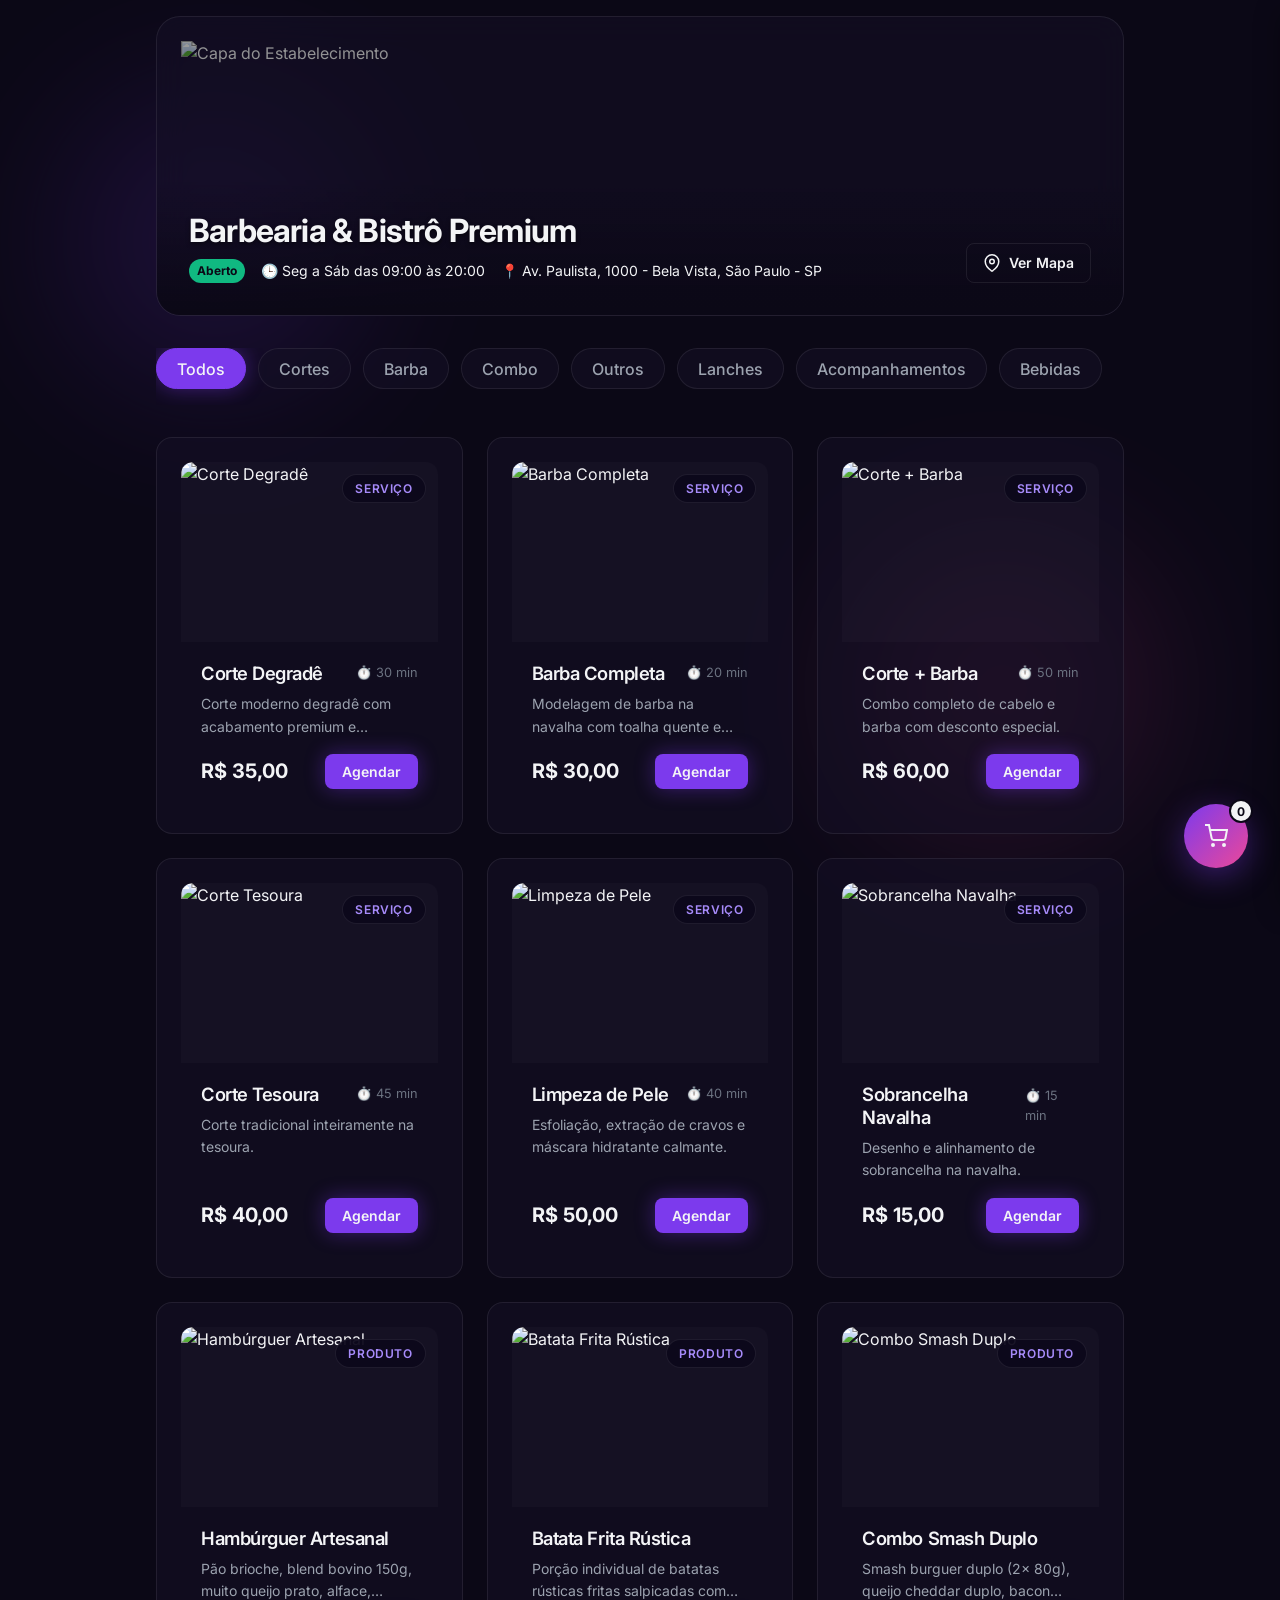
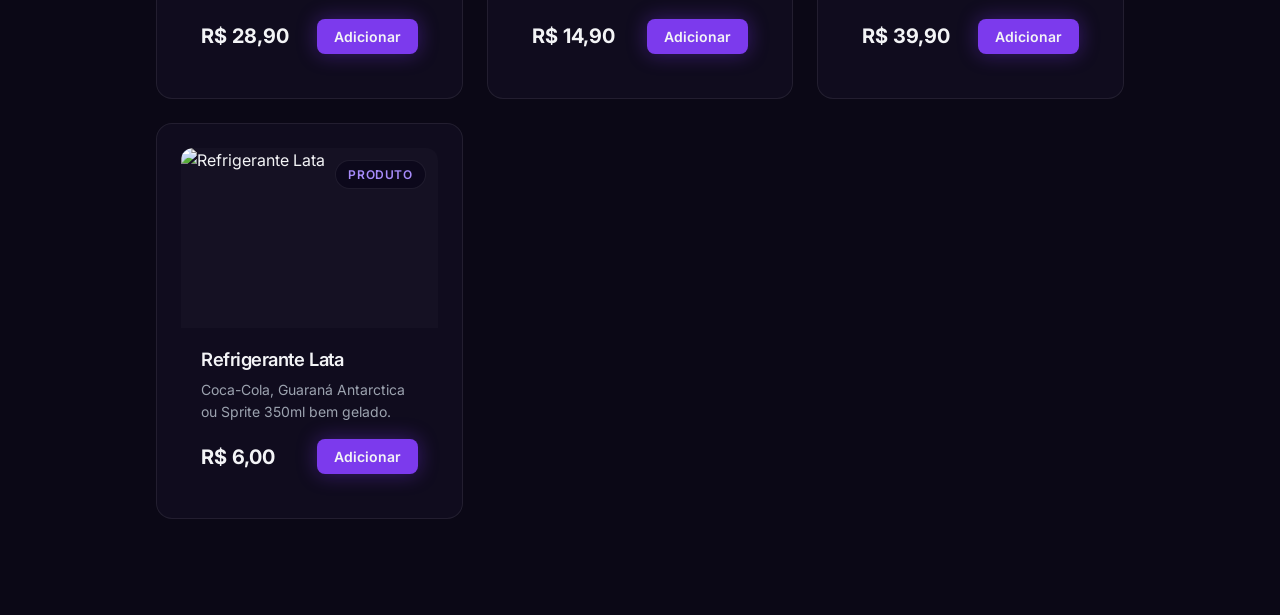
==== loja.html @ bc8d7b9e "commit inicial: AgendaFacil SPA" ====
<!DOCTYPE html>
<html lang="pt-BR">
<head>
  <meta charset="UTF-8">
  <meta name="viewport" content="width=device-width, initial-scale=1.0">
  <title>Vitrine do Estabelecimento - AgendaFácil</title>
  <link rel="stylesheet" href="css/variables.css">
  <link rel="stylesheet" href="css/base.css">
  <link rel="stylesheet" href="css/components.css">
  <link rel="stylesheet" href="css/loja.css">
</head>
<body>

  <!-- Orbes decorativas no fundo -->
  <div class="bg-orb bg-orb-primary"></div>
  <div class="bg-orb bg-orb-secondary" style="top: 60%; right: 10%;"></div>

  <div class="store-container">
    
    <!-- Perfil da Loja -->
    <header class="store-header card" id="store-profile-header">
      <img src="https://images.unsplash.com/photo-1585747860715-2ba37e788b70?w=1200&auto=format&fit=crop&q=80" alt="Capa do Estabelecimento" class="store-cover" id="store-cover-img">
      <div class="store-profile">
        <div class="store-info">
          <h1 id="store-name">Nome do Estabelecimento</h1>
          <div class="store-meta">
            <span class="status-badge" id="store-status">Aberto</span>
            <span id="store-hours">📍 Carregando horário...</span>
            <span id="store-address">📍 Carregando endereço...</span>
          </div>
        </div>
        <div class="flex gap-2">
          <a href="#" class="btn btn-outline btn-sm" id="btn-map" target="_blank">
            <svg width="18" height="18" viewBox="0 0 24 24" fill="none" stroke="currentColor" stroke-width="2"><path d="M21 10c0 7-9 13-9 13s-9-6-9-13a9 9 0 0 1 18 0z"/><circle cx="12" cy="10" r="3"/></svg>
            Ver Mapa
          </a>
        </div>
      </div>
    </header>

    <!-- Filtro de Categorias -->
    <nav class="categories-slider" id="categories-list">
      <!-- Injetado dinamicamente -->
      <button class="category-pill active">Todos</button>
    </nav>

    <!-- Vitrine de Produtos/Serviços -->
    <main class="products-grid animate-fade-in" id="products-list">
      <!-- Injetado dinamicamente -->
    </main>

  </div>

  <!-- Botão Flutuante do Carrinho -->
  <button class="cart-floating-btn" id="btn-open-cart">
    <svg width="24" height="24" viewBox="0 0 24 24" fill="none" stroke="currentColor" stroke-width="2">
      <circle cx="9" cy="21" r="1"/><circle cx="20" cy="21" r="1"/>
      <path d="M1 1h4l2.68 13.39a2 2 0 0 0 2 1.61h9.72a2 2 0 0 0 2-1.61L23 6H6"/>
    </svg>
    <div class="cart-badge" id="cart-counter">0</div>
  </button>

  <!-- Sidebar / Drawer do Carrinho -->
  <div class="modal-overlay" id="cart-overlay"></div>
  <aside class="cart-drawer" id="cart-drawer">
    <div class="cart-header">
      <h3>Seu Pedido</h3>
      <button class="btn btn-ghost btn-sm" id="btn-close-cart" style="padding: 0.25rem;">
        <svg width="24" height="24" viewBox="0 0 24 24" fill="none" stroke="currentColor" stroke-width="2"><line x1="18" y1="6" x2="6" y2="18"/><line x1="6" y1="6" x2="18" y2="18"/></svg>
      </button>
    </div>

    <div class="cart-items" id="cart-items-list">
      <!-- Itens do carrinho injetados dinamicamente -->
    </div>

    <!-- Seção Condicional de Agendamento (exibida se houver serviços no carrinho) -->
    <div class="scheduler-section" id="scheduler-section" style="display: none;">
      <div class="scheduler-title">Agendar Horário</div>
      
      <div class="form-group">
        <label class="form-label" for="booking-date">Data</label>
        <input type="date" class="form-input" id="booking-date">
      </div>

      <div class="form-group">
        <label class="form-label" for="booking-time">Horário Disponível</label>
        <select class="form-input form-select" id="booking-time">
          <option value="">Selecione a data primeiro</option>
        </select>
      </div>
    </div>

    <!-- Informações do Cliente -->
    <div class="p-4" style="border-top: 1px solid var(--border-color); background: rgba(0,0,0,0.1);">
      <div class="scheduler-title" style="margin-bottom: 0.75rem;">Seus Dados</div>
      <div class="form-group">
        <label class="form-label" for="client-name">Nome Completo</label>
        <input type="text" class="form-input" id="client-name" placeholder="Ex: João Silva" required>
      </div>
      <div class="form-group">
        <label class="form-label" for="client-phone">Celular (WhatsApp)</label>
        <input type="tel" class="form-input" id="client-phone" placeholder="Ex: 11999999999" required>
      </div>
      <div class="form-group">
        <label class="form-label" for="client-notes">Observações</label>
        <textarea class="form-input" id="client-notes" placeholder="Ex: Ponto de referência, tirar cebola do lanche, etc." rows="2" style="resize: none;"></textarea>
      </div>
    </div>

    <div class="cart-footer">
      <div class="cart-total">
        <span>Total:</span>
        <span id="cart-total-value">R$ 0,00</span>
      </div>
      <button class="btn btn-primary btn-full" id="btn-checkout">
        <svg width="20" height="20" viewBox="0 0 24 24" fill="none" stroke="currentColor" stroke-width="2"><path d="M22 11.08V12a10 10 0 1 1-5.93-9.14"/><polyline points="22 4 12 14.01 9 11.01"/></svg>
        Confirmar via WhatsApp
      </button>
    </div>
  </aside>

  <!-- Scripts -->
  <script src="js/store.js"></script>
  <script src="js/loja.js"></script>
</body>
</html>
---- css/variables.css ----
/* variables.css - Design Tokens da plataforma AgendaFácil */

@import url('https://fonts.googleapis.com/css2?family=Inter:wght@300;400;500;600;700;800&display=swap');

:root {
  /* Cores Principais */
  --primary: #7C3AED;       /* Roxo Violeta */
  --primary-hover: #6D28D9;
  --primary-light: #A78BFA;
  --primary-glow: rgba(124, 58, 237, 0.4);
  
  --secondary: #EC4899;     /* Rosa Neon */
  --secondary-hover: #DB2777;
  --secondary-glow: rgba(236, 72, 153, 0.3);

  --accent: #8B5CF6;        /* Roxo Acento */

  /* Cores de Feedback */
  --success: #10B981;       /* Verde Sucesso */
  --success-glow: rgba(16, 185, 129, 0.2);
  --warning: #F59E0B;       /* Laranja Alerta */
  --warning-glow: rgba(245, 158, 11, 0.2);
  --danger: #EF4444;        /* Vermelho Erro/Perigo */
  --danger-glow: rgba(239, 68, 68, 0.2);
  --info: #3B82F6;          /* Azul Informativo */

  /* Tons de Fundo (Dark Mode Padrão) */
  --bg-main: #0B0816;       /* Fundo muito escuro com leve tom roxo */
  --bg-card: rgba(20, 16, 38, 0.6);   /* Glassmorphism card */
  --bg-card-hover: rgba(30, 25, 55, 0.85);
  --bg-sidebar: rgba(13, 9, 28, 0.95);
  --bg-overlay: rgba(5, 3, 10, 0.8);
  
  /* Bordas e Divisores */
  --border-color: rgba(255, 255, 255, 0.08);
  --border-hover: rgba(124, 58, 237, 0.3);
  --border-focus: rgba(124, 58, 237, 0.6);

  /* Texto */
  --text-main: #F3F4F6;     /* Branco acinzentado de alta legibilidade */
  --text-muted: #9CA3AF;    /* Cinza médio para descrições */
  --text-dim: #6B7280;      /* Cinza escuro para detalhes menores */
  --text-inverse: #0B0816;  /* Texto escuro em botões claros */

  /* Fontes */
  --font-family: 'Inter', -apple-system, BlinkMacSystemFont, 'Segoe UI', Roboto, Oxygen, Ubuntu, Cantarell, sans-serif;

  /* Espaçamentos e Tamanhos */
  --radius-sm: 8px;
  --radius-md: 12px;
  --radius-lg: 16px;
  --radius-xl: 24px;
  --radius-full: 9999px;

  /* Efeitos */
  --shadow-sm: 0 2px 4px rgba(0, 0, 0, 0.1);
  --shadow-md: 0 4px 12px rgba(0, 0, 0, 0.2);
  --shadow-lg: 0 10px 25px rgba(0, 0, 0, 0.3);
  --shadow-glow: 0 0 20px var(--primary-glow);
  --glass-blur: blur(16px);
  --transition-fast: 0.15s ease;
  --transition-normal: 0.25s cubic-bezier(0.4, 0, 0.2, 1);
  --transition-slow: 0.4s cubic-bezier(0.4, 0, 0.2, 1);
}

/* Suporte opcional ao tema claro se configurado pelo sistema */
[data-theme="light"] {
  --bg-main: #F9FAFB;
  --bg-card: rgba(255, 255, 255, 0.85);
  --bg-card-hover: rgba(255, 255, 255, 0.95);
  --bg-sidebar: #FFFFFF;
  --bg-overlay: rgba(0, 0, 0, 0.5);
  
  --border-color: rgba(0, 0, 0, 0.08);
  --border-hover: rgba(124, 58, 237, 0.2);
  
  --text-main: #111827;
  --text-muted: #4B5563;
  --text-dim: #9CA3AF;
  --text-inverse: #FFFFFF;
}
---- css/base.css ----
/* base.css - Reset e Estilos Globais da plataforma AgendaFácil */

*, *::before, *::after {
  box-sizing: border-box;
  margin: 0;
  padding: 0;
}

html {
  font-size: 16px;
  scroll-behavior: smooth;
  -webkit-font-smoothing: antialiased;
  -moz-osx-font-smoothing: grayscale;
}

body {
  font-family: var(--font-family);
  background-color: var(--bg-main);
  color: var(--text-main);
  line-height: 1.6;
  overflow-x: hidden;
  min-height: 100vh;
}

/* Tipografia */
h1, h2, h3, h4, h5, h6 {
  font-weight: 700;
  line-height: 1.25;
  color: var(--text-main);
  letter-spacing: -0.025em;
}

h1 { font-size: 2.5rem; }
h2 { font-size: 2rem; }
h3 { font-size: 1.5rem; }
h4 { font-size: 1.25rem; }

p {
  color: var(--text-muted);
}

a {
  color: var(--primary-light);
  text-decoration: none;
  transition: color var(--transition-fast);
}

a:hover {
  color: var(--primary);
}

img {
  max-width: 100%;
  height: auto;
  display: block;
}

button, input, select, textarea {
  font-family: inherit;
  font-size: inherit;
  color: inherit;
  background: none;
  border: none;
  outline: none;
}

button {
  cursor: pointer;
}

/* Scrollbar Personalizada */
::-webkit-scrollbar {
  width: 8px;
  height: 8px;
}

::-webkit-scrollbar-track {
  background: var(--bg-main);
}

::-webkit-scrollbar-thumb {
  background: rgba(255, 255, 255, 0.1);
  border-radius: var(--radius-full);
}

::-webkit-scrollbar-thumb:hover {
  background: var(--border-hover);
}

/* Utilitários */
.flex { display: flex; }
.flex-col { flex-direction: column; }
.align-center { align-items: center; }
.justify-between { justify-content: space-between; }
.justify-center { justify-content: center; }
.flex-wrap { flex-wrap: wrap; }
.flex-1 { flex: 1; }

.grid { display: grid; }
.gap-1 { gap: 0.25rem; }
.gap-2 { gap: 0.5rem; }
.gap-4 { gap: 1rem; }
.gap-6 { gap: 1.5rem; }
.gap-8 { gap: 2rem; }

.text-center { text-align: center; }
.text-right { text-align: right; }
.text-primary { color: var(--primary); }
.text-secondary { color: var(--secondary); }
.text-muted { color: var(--text-muted); }
.text-dim { color: var(--text-dim); }

.w-full { width: 100%; }
.h-full { height: 100%; }

.m-0 { margin: 0; }
.p-0 { padding: 0; }

/* Animações Globais e Keyframes */
@keyframes float {
  0%, 100% { transform: translateY(0px); }
  50% { transform: translateY(-10px); }
}

@keyframes pulse-glow {
  0%, 100% { box-shadow: 0 0 15px var(--primary-glow); }
  50% { box-shadow: 0 0 25px rgba(124, 58, 237, 0.7); }
}

@keyframes gradient-bg {
  0% { background-position: 0% 50%; }
  50% { background-position: 100% 50%; }
  100% { background-position: 0% 50%; }
}

@keyframes fadeIn {
  from { opacity: 0; transform: translateY(15px); }
  to { opacity: 1; transform: translateY(0); }
}

.animate-float {
  animation: float 6s ease-in-out infinite;
}

.animate-fade-in {
  animation: fadeIn 0.6s cubic-bezier(0.16, 1, 0.3, 1) forwards;
}

/* Orbes Decorativas de Fundo */
.bg-orb {
  position: absolute;
  width: 300px;
  height: 300px;
  border-radius: var(--radius-full);
  filter: blur(80px);
  z-index: -1;
  opacity: 0.15;
  pointer-events: none;
}

.bg-orb-primary {
  background: var(--primary);
  top: 10%;
  left: 5%;
}

.bg-orb-secondary {
  background: var(--secondary);
  bottom: 20%;
  right: 5%;
}
---- css/components.css ----
/* components.css - Componentes de UI Compartilhados da plataforma AgendaFácil */

/* Botões */
.btn {
  display: inline-flex;
  align-items: center;
  justify-content: center;
  padding: 0.75rem 1.5rem;
  font-weight: 600;
  border-radius: var(--radius-md);
  transition: all var(--transition-normal);
  gap: 0.5rem;
  border: 1px solid transparent;
  user-select: none;
}

.btn-primary {
  background-color: var(--primary);
  color: var(--text-main);
  box-shadow: var(--shadow-glow);
}

.btn-primary:hover {
  background-color: var(--primary-hover);
  transform: translateY(-2px);
  box-shadow: 0 0 25px rgba(124, 58, 237, 0.6);
}

.btn-primary:active {
  transform: translateY(0);
}

.btn-secondary {
  background-color: var(--secondary);
  color: var(--text-main);
}

.btn-secondary:hover {
  background-color: var(--secondary-hover);
  transform: translateY(-2px);
  box-shadow: 0 0 20px var(--secondary-glow);
}

.btn-secondary:active {
  transform: translateY(0);
}

.btn-outline {
  background-color: transparent;
  border-color: var(--border-color);
  color: var(--text-main);
}

.btn-outline:hover {
  border-color: var(--primary-light);
  background-color: rgba(124, 58, 237, 0.05);
  transform: translateY(-2px);
}

.btn-ghost {
  background-color: transparent;
  color: var(--text-muted);
}

.btn-ghost:hover {
  color: var(--text-main);
  background-color: rgba(255, 255, 255, 0.04);
}

.btn-danger {
  background-color: rgba(239, 68, 68, 0.1);
  color: var(--danger);
  border-color: rgba(239, 68, 68, 0.2);
}

.btn-danger:hover {
  background-color: var(--danger);
  color: var(--text-main);
  transform: translateY(-2px);
}

.btn-sm {
  padding: 0.5rem 1rem;
  font-size: 0.875rem;
  border-radius: var(--radius-sm);
}

.btn-lg {
  padding: 1rem 2rem;
  font-size: 1.125rem;
  border-radius: var(--radius-lg);
}

.btn-full {
  width: 100%;
}

/* Cards Glassmorphism */
.card {
  background: var(--bg-card);
  backdrop-filter: var(--glass-blur);
  -webkit-backdrop-filter: var(--glass-blur);
  border: 1px solid var(--border-color);
  border-radius: var(--radius-lg);
  padding: 1.5rem;
  transition: all var(--transition-normal);
  position: relative;
  overflow: hidden;
}

.card-hover:hover {
  background: var(--bg-card-hover);
  border-color: var(--border-hover);
  transform: translateY(-4px);
  box-shadow: var(--shadow-lg);
}

.card-glow::before {
  content: '';
  position: absolute;
  top: 0;
  left: 0;
  width: 100%;
  height: 4px;
  background: linear-gradient(90deg, var(--primary), var(--secondary));
}

/* Badges / Tags */
.badge {
  display: inline-flex;
  align-items: center;
  justify-content: center;
  padding: 0.25rem 0.75rem;
  font-size: 0.75rem;
  font-weight: 600;
  border-radius: var(--radius-full);
  text-transform: uppercase;
  letter-spacing: 0.05em;
  gap: 0.25rem;
}

.badge-success {
  background-color: rgba(16, 185, 129, 0.1);
  color: var(--success);
  border: 1px solid rgba(16, 185, 129, 0.2);
}

.badge-warning {
  background-color: rgba(245, 158, 11, 0.1);
  color: var(--warning);
  border: 1px solid rgba(245, 158, 11, 0.2);
}

.badge-danger {
  background-color: rgba(239, 68, 68, 0.1);
  color: var(--danger);
  border: 1px solid rgba(239, 68, 68, 0.2);
}

.badge-info {
  background-color: rgba(59, 130, 246, 0.1);
  color: var(--info);
  border: 1px solid rgba(59, 130, 246, 0.2);
}

/* Inputs e Formulários */
.form-group {
  display: flex;
  flex-direction: column;
  gap: 0.5rem;
  margin-bottom: 1.25rem;
}

.form-label {
  font-size: 0.875rem;
  font-weight: 500;
  color: var(--text-muted);
}

.form-input {
  width: 100%;
  padding: 0.75rem 1rem;
  background-color: rgba(255, 255, 255, 0.03);
  border: 1px solid var(--border-color);
  border-radius: var(--radius-md);
  color: var(--text-main);
  transition: all var(--transition-fast);
}

.form-input:focus {
  border-color: var(--primary-light);
  background-color: rgba(255, 255, 255, 0.06);
  box-shadow: 0 0 0 3px var(--primary-glow);
}

.form-input::placeholder {
  color: var(--text-dim);
}

.form-select {
  appearance: none;
  background-image: url("data:image/svg+xml,%3Csvg xmlns='http://www.w3.org/2000/svg' fill='none' viewBox='0 0 24 24' stroke='%239CA3AF'%3E%3Cpath stroke-linecap='round' stroke-linejoin='round' stroke-width='2' d='M19 9l-7 7-7-7'/%3E%3C/svg%3E");
  background-repeat: no-repeat;
  background-position: right 1rem center;
  background-size: 1.25rem;
  padding-right: 2.5rem;
}

/* Modais */
.modal-overlay {
  position: fixed;
  top: 0;
  left: 0;
  width: 100%;
  height: 100%;
  background-color: var(--bg-overlay);
  backdrop-filter: var(--glass-blur);
  display: flex;
  align-items: center;
  justify-content: center;
  z-index: 1000;
  opacity: 0;
  pointer-events: none;
  transition: opacity var(--transition-normal);
}

.modal-overlay.active {
  opacity: 1;
  pointer-events: auto;
}

.modal-content {
  background: var(--bg-sidebar);
  border: 1px solid var(--border-color);
  border-radius: var(--radius-xl);
  width: 90%;
  max-width: 500px;
  max-height: 90vh;
  overflow-y: auto;
  box-shadow: var(--shadow-lg);
  transform: translateY(20px);
  transition: transform var(--transition-normal);
}

.modal-overlay.active .modal-content {
  transform: translateY(0);
}

.modal-header {
  padding: 1.5rem;
  border-bottom: 1px solid var(--border-color);
}

.modal-body {
  padding: 1.5rem;
}

.modal-footer {
  padding: 1.5rem;
  border-top: 1px solid var(--border-color);
  display: flex;
  justify-content: flex-end;
  gap: 0.75rem;
}

/* Tabelas */
.table-container {
  width: 100%;
  overflow-x: auto;
  border: 1px solid var(--border-color);
  border-radius: var(--radius-md);
}

.table {
  width: 100%;
  border-collapse: collapse;
  text-align: left;
}

.table th, .table td {
  padding: 1rem 1.5rem;
}

.table th {
  background-color: rgba(255, 255, 255, 0.02);
  color: var(--text-muted);
  font-weight: 600;
  font-size: 0.875rem;
  border-bottom: 1px solid var(--border-color);
}

.table td {
  border-bottom: 1px solid var(--border-color);
}

.table tr:last-child td {
  border-bottom: none;
}

.table tr:hover td {
  background-color: rgba(255, 255, 255, 0.01);
}
---- css/loja.css ----
/* loja.css - Estilos da Loja Pública da plataforma AgendaFácil */

.store-container {
  max-width: 1000px;
  margin: 0 auto;
  padding: 1rem;
  padding-bottom: 6rem; /* Espaço para o botão do carrinho flutuante no mobile */
}

/* Header da Loja */
.store-header {
  position: relative;
  border-radius: var(--radius-xl);
  overflow: hidden;
  margin-bottom: 2rem;
}

.store-cover {
  width: 100%;
  height: 250px;
  object-fit: cover;
  filter: brightness(0.6);
}

.store-profile {
  position: absolute;
  bottom: 0;
  left: 0;
  width: 100%;
  padding: 2rem;
  background: linear-gradient(to top, rgba(11, 8, 22, 1) 0%, rgba(11, 8, 22, 0.4) 60%, transparent 100%);
  display: flex;
  justify-content: space-between;
  align-items: flex-end;
  flex-wrap: wrap;
  gap: 1rem;
}

.store-info h1 {
  font-size: 2rem;
  margin-bottom: 0.5rem;
  text-shadow: 0 2px 4px rgba(0, 0, 0, 0.5);
}

.store-meta {
  display: flex;
  gap: 1rem;
  font-size: 0.875rem;
  flex-wrap: wrap;
}

.store-meta span {
  display: inline-flex;
  align-items: center;
  gap: 0.25rem;
}

.status-badge {
  background-color: var(--success);
  color: var(--text-inverse);
  padding: 0.15rem 0.5rem;
  border-radius: var(--radius-full);
  font-weight: 700;
  font-size: 0.75rem;
}

/* Categorias */
.categories-slider {
  display: flex;
  gap: 0.75rem;
  overflow-x: auto;
  padding-bottom: 1rem;
  margin-bottom: 2rem;
  scrollbar-width: none;
}

.categories-slider::-webkit-scrollbar {
  display: none;
}

.category-pill {
  white-space: nowrap;
  padding: 0.6rem 1.25rem;
  background-color: var(--bg-card);
  border: 1px solid var(--border-color);
  border-radius: var(--radius-full);
  color: var(--text-muted);
  font-weight: 500;
  transition: all var(--transition-fast);
}

.category-pill.active, .category-pill:hover {
  background-color: var(--primary);
  border-color: var(--primary);
  color: var(--text-main);
  box-shadow: var(--shadow-glow);
}

/* Grid de Produtos */
.products-grid {
  display: grid;
  grid-template-columns: repeat(auto-fill, minmax(280px, 1fr));
  gap: 1.5rem;
}

.product-card {
  display: flex;
  flex-direction: column;
}

.product-img-wrapper {
  position: relative;
  width: 100%;
  height: 180px;
  border-radius: var(--radius-md) var(--radius-md) 0 0;
  overflow: hidden;
  background-color: rgba(255, 255, 255, 0.02);
}

.product-img {
  width: 100%;
  height: 100%;
  object-fit: cover;
  transition: transform var(--transition-normal);
}

.product-card:hover .product-img {
  transform: scale(1.05);
}

.product-type-badge {
  position: absolute;
  top: 0.75rem;
  right: 0.75rem;
  z-index: 10;
  background-color: var(--bg-sidebar);
  color: var(--primary-light);
  border: 1px solid var(--border-color);
}

.product-body {
  padding: 1.25rem;
  display: flex;
  flex-direction: column;
  flex: 1;
  gap: 0.5rem;
}

.product-title {
  font-size: 1.15rem;
  font-weight: 600;
}

.product-desc {
  font-size: 0.875rem;
  color: var(--text-muted);
  flex: 1;
  display: -webkit-box;
  -webkit-line-clamp: 2;
  -webkit-box-orient: vertical;
  overflow: hidden;
}

.product-footer {
  display: flex;
  justify-content: space-between;
  align-items: center;
  margin-top: 0.5rem;
}

.product-price {
  font-size: 1.25rem;
  font-weight: 700;
  color: var(--text-main);
}

/* Sidebar / Painel do Carrinho e Agendamento */
.cart-drawer {
  position: fixed;
  top: 0;
  right: -420px;
  width: 100%;
  max-width: 420px;
  height: 100%;
  background: var(--bg-sidebar);
  border-left: 1px solid var(--border-color);
  z-index: 1001;
  transition: right var(--transition-normal);
  display: flex;
  flex-direction: column;
  box-shadow: var(--shadow-lg);
}

.cart-drawer.active {
  right: 0;
}

.cart-header {
  padding: 1.5rem;
  border-bottom: 1px solid var(--border-color);
  display: flex;
  justify-content: space-between;
  align-items: center;
}

.cart-items {
  flex: 1;
  overflow-y: auto;
  padding: 1.5rem;
  display: flex;
  flex-direction: column;
  gap: 1rem;
}

.cart-item {
  display: flex;
  justify-content: space-between;
  align-items: center;
  background: rgba(255, 255, 255, 0.02);
  padding: 0.75rem 1rem;
  border-radius: var(--radius-md);
  border: 1px solid var(--border-color);
}

.cart-item-info {
  display: flex;
  flex-direction: column;
  gap: 0.25rem;
}

.cart-item-name {
  font-weight: 500;
}

.cart-item-price {
  font-size: 0.875rem;
  color: var(--primary-light);
}

.cart-item-quantity {
  display: flex;
  align-items: center;
  gap: 0.75rem;
}

.qty-btn {
  width: 28px;
  height: 28px;
  display: flex;
  align-items: center;
  justify-content: center;
  border-radius: var(--radius-sm);
  background-color: var(--bg-card);
  border: 1px solid var(--border-color);
  transition: all var(--transition-fast);
}

.qty-btn:hover {
  background-color: var(--primary);
  border-color: var(--primary);
}

.cart-footer {
  padding: 1.5rem;
  border-top: 1px solid var(--border-color);
  background: rgba(10, 8, 20, 0.8);
  display: flex;
  flex-direction: column;
  gap: 1rem;
}

.cart-total {
  font-size: 1.25rem;
  font-weight: 700;
  display: flex;
  justify-content: space-between;
}

/* Seletor de Agendamento */
.scheduler-section {
  display: flex;
  flex-direction: column;
  gap: 1rem;
  margin-top: 1rem;
  padding: 1rem;
  background: rgba(255, 255, 255, 0.02);
  border-radius: var(--radius-md);
  border: 1px solid var(--border-color);
}

.scheduler-title {
  font-size: 0.9rem;
  font-weight: 600;
  color: var(--text-muted);
  text-transform: uppercase;
  letter-spacing: 0.05em;
}

/* Botão Flutuante do Carrinho */
.cart-floating-btn {
  position: fixed;
  bottom: 2rem;
  right: 2rem;
  z-index: 999;
  background: linear-gradient(135deg, var(--primary), var(--secondary));
  box-shadow: 0 8px 32px rgba(124, 58, 237, 0.4);
  border-radius: var(--radius-full);
  width: 64px;
  height: 64px;
  display: flex;
  align-items: center;
  justify-content: center;
  transition: all var(--transition-normal);
}

.cart-floating-btn:hover {
  transform: scale(1.1) rotate(5deg);
}

.cart-badge {
  position: absolute;
  top: -5px;
  right: -5px;
  background-color: var(--text-main);
  color: var(--text-inverse);
  width: 24px;
  height: 24px;
  border-radius: var(--radius-full);
  display: flex;
  align-items: center;
  justify-content: center;
  font-size: 0.75rem;
  font-weight: 700;
  border: 2px solid var(--bg-main);
}

/* Responsividade */
@media (max-width: 768px) {
  .store-profile {
    flex-direction: column;
    align-items: flex-start;
    padding: 1rem;
  }
  
  .store-cover {
    height: 180px;
  }
  
  .cart-drawer {
    max-width: 100%;
    right: -100%;
  }

  .cart-floating-btn {
    bottom: 1.5rem;
    right: 1.5rem;
  }
}
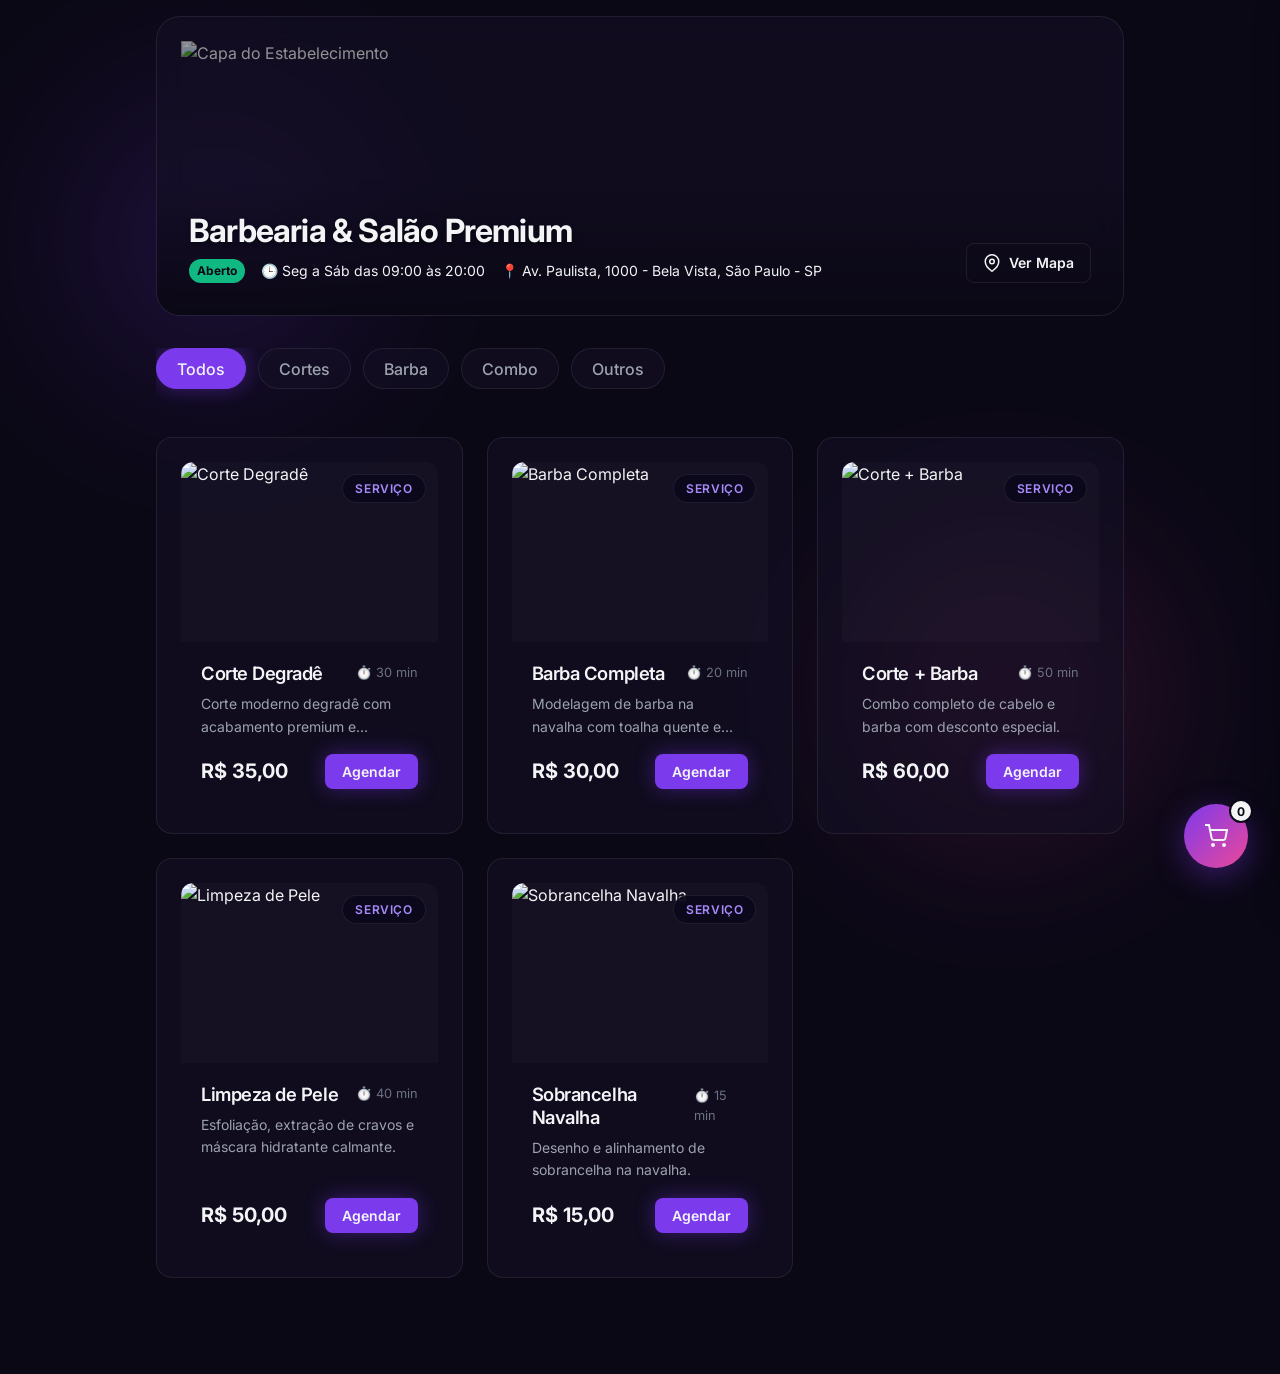
==== commit 4015cf40: "feat: implementada funcionalidade dinamica multi-nicho (Comida, Beleza, Lava Rapido)" ====
--- a/loja.html
+++ b/loja.html
@@ -104,8 +104,10 @@
       </div>
       <div class="form-group">
         <label class="form-label" for="client-notes">Observações</label>
-        <textarea class="form-input" id="client-notes" placeholder="Ex: Ponto de referência, tirar cebola do lanche, etc." rows="2" style="resize: none;"></textarea>
+        <textarea class="form-input" id="client-notes" placeholder="Ex: Informações adicionais, observações importantes..." rows="2" style="resize: none;"></textarea>
       </div>
+      <!-- Campos específicos do nicho injetados aqui -->
+      <div id="niche-fields-container"></div>
     </div>
 
     <div class="cart-footer">
